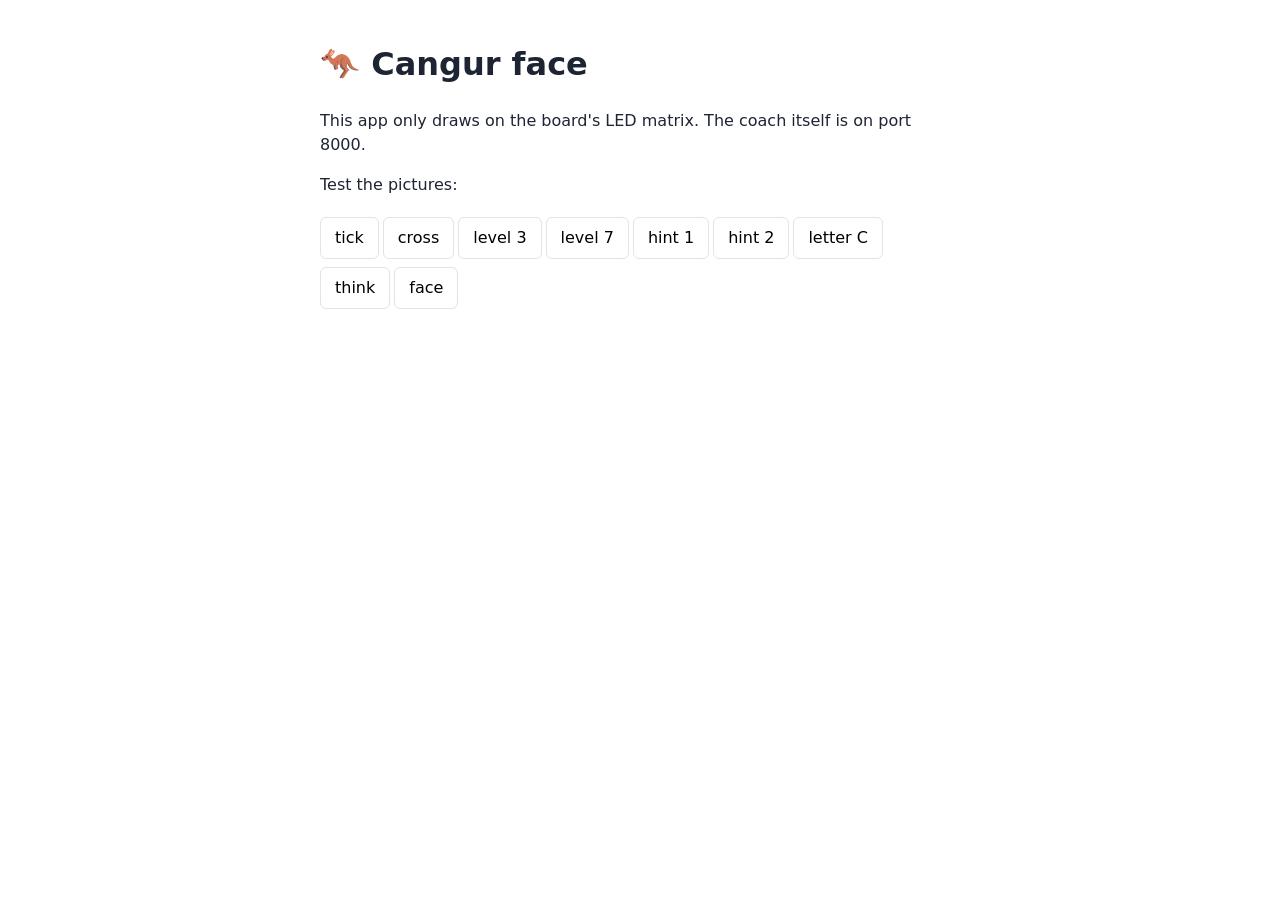
==== coach/applab/assets/index.html @ 0e52122e "Add the Coach, a combined web app that runs on the board, and the Reason experiments coach/: a Teach" ====
<!doctype html>
<html lang="en">
<head>
  <meta charset="utf-8">
  <meta name="viewport" content="width=device-width, initial-scale=1">
  <title>Cangur face</title>
  <style>
    body { font: 16px/1.5 system-ui, sans-serif; max-width: 640px; margin: 40px auto; padding: 0 16px; color: #1d2433; }
    button { font: inherit; padding: 8px 14px; margin: 4px 4px 4px 0; border: 1px solid #dfe3ea; border-radius: 6px; background: #fff; cursor: pointer; }
    code { background: #f5f7fa; padding: 1px 5px; border-radius: 4px; }
  </style>
</head>
<body>
  <h1>🦘 Cangur face</h1>
  <p>This app only draws on the board's LED matrix. The coach itself is on port 8000.</p>
  <p>Test the pictures:</p>
  <div id="buttons"></div>
  <p id="status"></p>
  <script>
    const tests = [["tick", 0], ["cross", 0], ["level", 3], ["level", 7], ["hint", 1], ["hint", 2], ["letter", "C"], ["think", 0], ["face", 0]];
    for (const [kind, value] of tests) {
      const button = document.createElement("button");
      button.textContent = kind + (value ? " " + value : "");
      button.onclick = async () => {
        const result = await (await fetch(`/led/${kind}/${value}`)).json();
        document.querySelector("#status").textContent = JSON.stringify(result);
      };
      document.querySelector("#buttons").append(button);
    }
  </script>
</body>
</html>
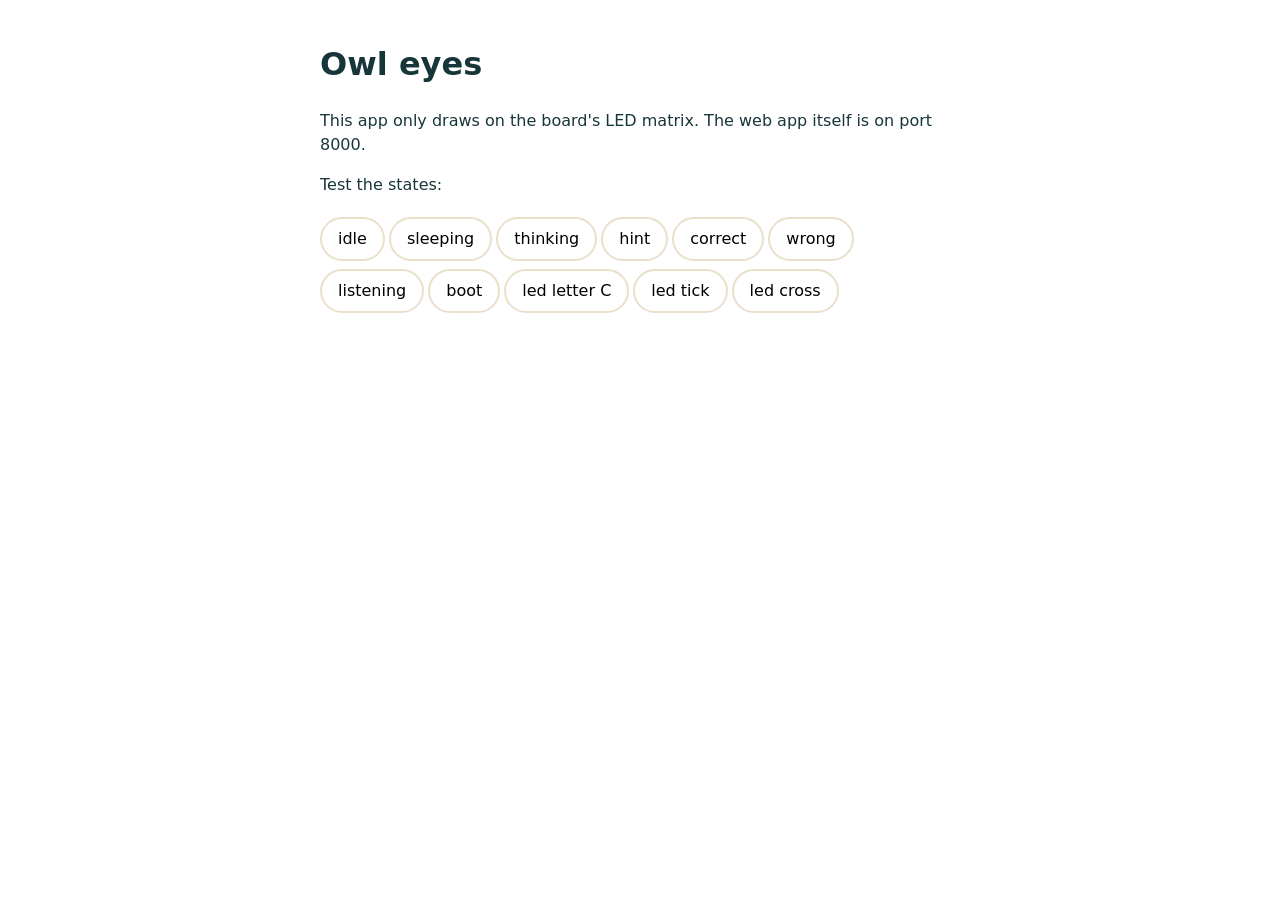
==== commit e7336b1d: "One set of owl eyes for the LED matrix and the page; grounded hints ahead of time coach/applab now p" ====
--- a/coach/applab/assets/index.html
+++ b/coach/applab/assets/index.html
@@ -3,26 +3,27 @@
 <head>
   <meta charset="utf-8">
   <meta name="viewport" content="width=device-width, initial-scale=1">
-  <title>Cangur face</title>
+  <title>Owl eyes</title>
   <style>
-    body { font: 16px/1.5 system-ui, sans-serif; max-width: 640px; margin: 40px auto; padding: 0 16px; color: #1d2433; }
-    button { font: inherit; padding: 8px 14px; margin: 4px 4px 4px 0; border: 1px solid #dfe3ea; border-radius: 6px; background: #fff; cursor: pointer; }
-    code { background: #f5f7fa; padding: 1px 5px; border-radius: 4px; }
+    body { font: 16px/1.5 system-ui, sans-serif; max-width: 640px; margin: 40px auto; padding: 0 16px; color: #17363a; }
+    button { font: inherit; min-height: 44px; padding: 8px 16px; margin: 4px 4px 4px 0; border: 2px solid #eadfca; border-radius: 999px; background: #fff; cursor: pointer; }
+    code { background: #e2f4f4; padding: 1px 5px; border-radius: 4px; }
   </style>
 </head>
 <body>
-  <h1>🦘 Cangur face</h1>
-  <p>This app only draws on the board's LED matrix. The coach itself is on port 8000.</p>
-  <p>Test the pictures:</p>
+  <h1>Owl eyes</h1>
+  <p>This app only draws on the board's LED matrix. The web app itself is on port 8000.</p>
+  <p>Test the states:</p>
   <div id="buttons"></div>
   <p id="status"></p>
   <script>
-    const tests = [["tick", 0], ["cross", 0], ["level", 3], ["level", 7], ["hint", 1], ["hint", 2], ["letter", "C"], ["think", 0], ["face", 0]];
-    for (const [kind, value] of tests) {
+    const tests = [["eyes", "idle"], ["eyes", "sleeping"], ["eyes", "thinking"], ["eyes", "hint"], ["eyes", "correct"],
+      ["eyes", "wrong"], ["eyes", "listening"], ["eyes", "boot"], ["led", "letter", "C"], ["led", "tick"], ["led", "cross"]];
+    for (const [route, kind, value] of tests) {
       const button = document.createElement("button");
-      button.textContent = kind + (value ? " " + value : "");
+      button.textContent = (route === "led" ? "led " : "") + kind + (value ? " " + value : "");
       button.onclick = async () => {
-        const result = await (await fetch(`/led/${kind}/${value}`)).json();
+        const result = await (await fetch(`/${route}/${kind}/${value || 0}`)).json();
         document.querySelector("#status").textContent = JSON.stringify(result);
       };
       document.querySelector("#buttons").append(button);
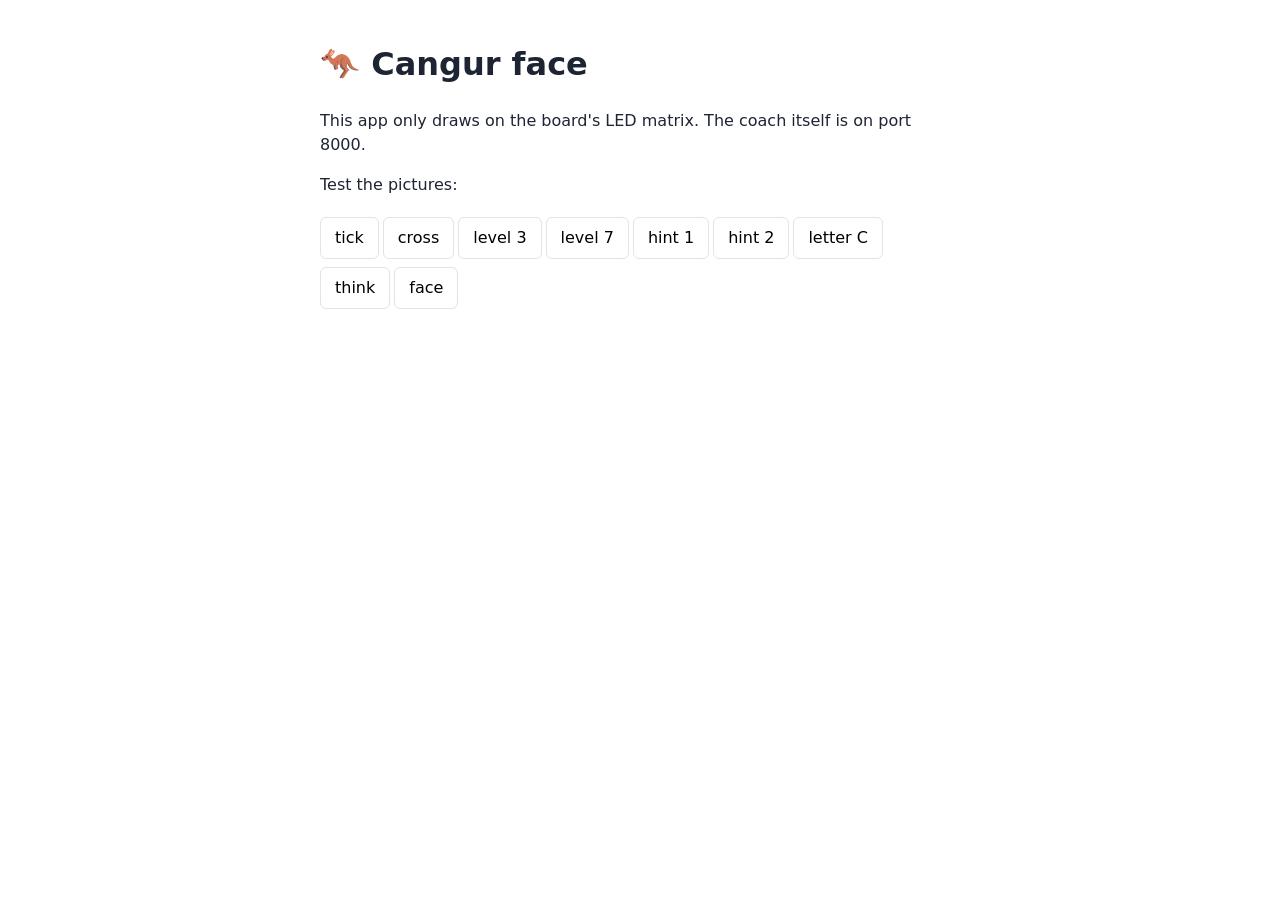
==== commit ce976bdd: "Merge branch 'main' of https://github.com/u215231/datathon-UPC-maths-qualcomm-arduino-unoq" ====
--- a/coach/applab/assets/index.html
+++ b/coach/applab/assets/index.html
@@ -3,27 +3,26 @@
 <head>
   <meta charset="utf-8">
   <meta name="viewport" content="width=device-width, initial-scale=1">
-  <title>Owl eyes</title>
+  <title>Cangur face</title>
   <style>
-    body { font: 16px/1.5 system-ui, sans-serif; max-width: 640px; margin: 40px auto; padding: 0 16px; color: #17363a; }
-    button { font: inherit; min-height: 44px; padding: 8px 16px; margin: 4px 4px 4px 0; border: 2px solid #eadfca; border-radius: 999px; background: #fff; cursor: pointer; }
-    code { background: #e2f4f4; padding: 1px 5px; border-radius: 4px; }
+    body { font: 16px/1.5 system-ui, sans-serif; max-width: 640px; margin: 40px auto; padding: 0 16px; color: #1d2433; }
+    button { font: inherit; padding: 8px 14px; margin: 4px 4px 4px 0; border: 1px solid #dfe3ea; border-radius: 6px; background: #fff; cursor: pointer; }
+    code { background: #f5f7fa; padding: 1px 5px; border-radius: 4px; }
   </style>
 </head>
 <body>
-  <h1>Owl eyes</h1>
-  <p>This app only draws on the board's LED matrix. The web app itself is on port 8000.</p>
-  <p>Test the states:</p>
+  <h1>🦘 Cangur face</h1>
+  <p>This app only draws on the board's LED matrix. The coach itself is on port 8000.</p>
+  <p>Test the pictures:</p>
   <div id="buttons"></div>
   <p id="status"></p>
   <script>
-    const tests = [["eyes", "idle"], ["eyes", "sleeping"], ["eyes", "thinking"], ["eyes", "hint"], ["eyes", "correct"],
-      ["eyes", "wrong"], ["eyes", "listening"], ["eyes", "boot"], ["led", "letter", "C"], ["led", "tick"], ["led", "cross"]];
-    for (const [route, kind, value] of tests) {
+    const tests = [["tick", 0], ["cross", 0], ["level", 3], ["level", 7], ["hint", 1], ["hint", 2], ["letter", "C"], ["think", 0], ["face", 0]];
+    for (const [kind, value] of tests) {
       const button = document.createElement("button");
-      button.textContent = (route === "led" ? "led " : "") + kind + (value ? " " + value : "");
+      button.textContent = kind + (value ? " " + value : "");
       button.onclick = async () => {
-        const result = await (await fetch(`/${route}/${kind}/${value || 0}`)).json();
+        const result = await (await fetch(`/led/${kind}/${value}`)).json();
         document.querySelector("#status").textContent = JSON.stringify(result);
       };
       document.querySelector("#buttons").append(button);
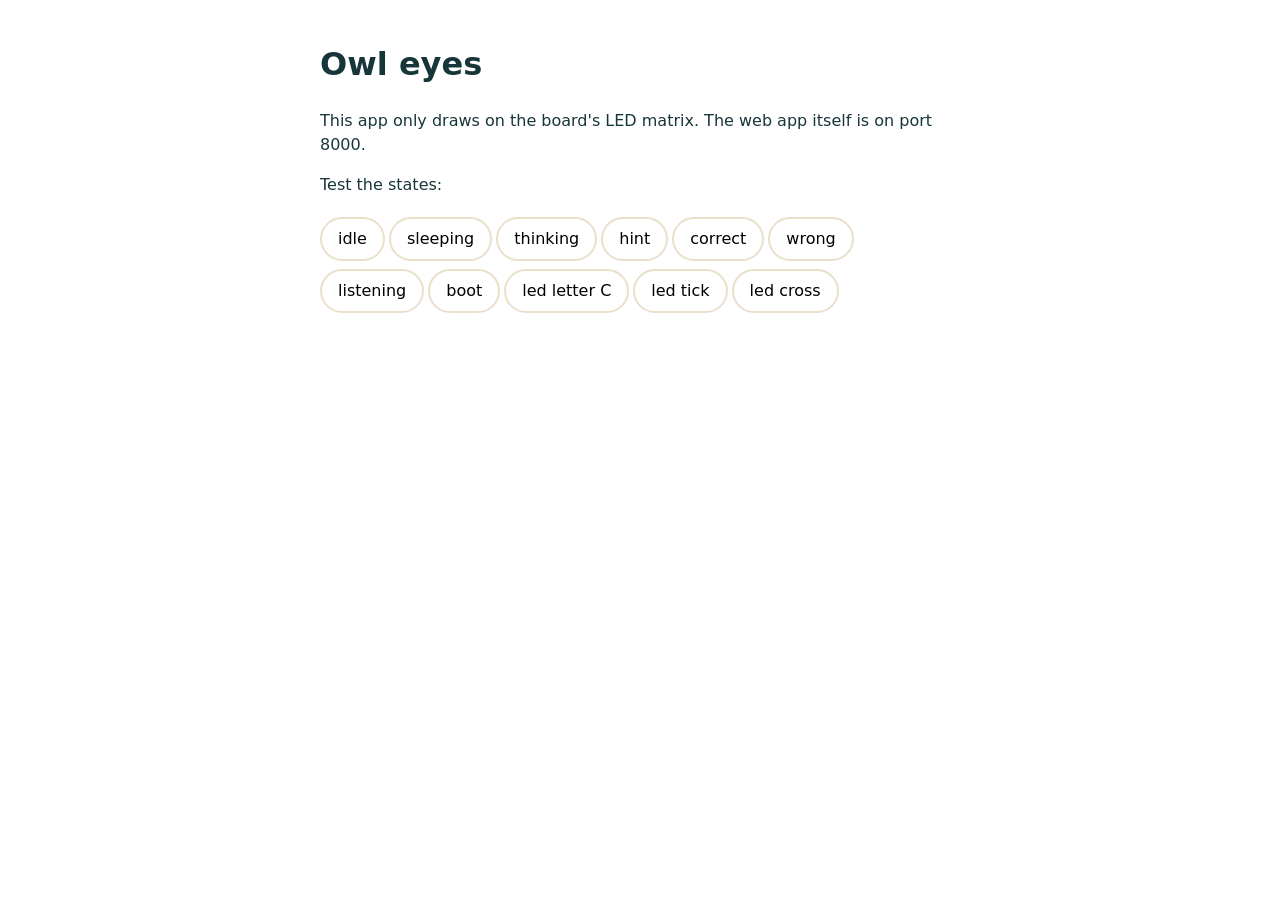
==== commit 3797da59: "merge" ====
--- a/coach/applab/assets/index.html
+++ b/coach/applab/assets/index.html
@@ -3,26 +3,27 @@
 <head>
   <meta charset="utf-8">
   <meta name="viewport" content="width=device-width, initial-scale=1">
-  <title>Cangur face</title>
+  <title>Owl eyes</title>
   <style>
-    body { font: 16px/1.5 system-ui, sans-serif; max-width: 640px; margin: 40px auto; padding: 0 16px; color: #1d2433; }
-    button { font: inherit; padding: 8px 14px; margin: 4px 4px 4px 0; border: 1px solid #dfe3ea; border-radius: 6px; background: #fff; cursor: pointer; }
-    code { background: #f5f7fa; padding: 1px 5px; border-radius: 4px; }
+    body { font: 16px/1.5 system-ui, sans-serif; max-width: 640px; margin: 40px auto; padding: 0 16px; color: #17363a; }
+    button { font: inherit; min-height: 44px; padding: 8px 16px; margin: 4px 4px 4px 0; border: 2px solid #eadfca; border-radius: 999px; background: #fff; cursor: pointer; }
+    code { background: #e2f4f4; padding: 1px 5px; border-radius: 4px; }
   </style>
 </head>
 <body>
-  <h1>🦘 Cangur face</h1>
-  <p>This app only draws on the board's LED matrix. The coach itself is on port 8000.</p>
-  <p>Test the pictures:</p>
+  <h1>Owl eyes</h1>
+  <p>This app only draws on the board's LED matrix. The web app itself is on port 8000.</p>
+  <p>Test the states:</p>
   <div id="buttons"></div>
   <p id="status"></p>
   <script>
-    const tests = [["tick", 0], ["cross", 0], ["level", 3], ["level", 7], ["hint", 1], ["hint", 2], ["letter", "C"], ["think", 0], ["face", 0]];
-    for (const [kind, value] of tests) {
+    const tests = [["eyes", "idle"], ["eyes", "sleeping"], ["eyes", "thinking"], ["eyes", "hint"], ["eyes", "correct"],
+      ["eyes", "wrong"], ["eyes", "listening"], ["eyes", "boot"], ["led", "letter", "C"], ["led", "tick"], ["led", "cross"]];
+    for (const [route, kind, value] of tests) {
       const button = document.createElement("button");
-      button.textContent = kind + (value ? " " + value : "");
+      button.textContent = (route === "led" ? "led " : "") + kind + (value ? " " + value : "");
       button.onclick = async () => {
-        const result = await (await fetch(`/led/${kind}/${value}`)).json();
+        const result = await (await fetch(`/${route}/${kind}/${value || 0}`)).json();
         document.querySelector("#status").textContent = JSON.stringify(result);
       };
       document.querySelector("#buttons").append(button);
